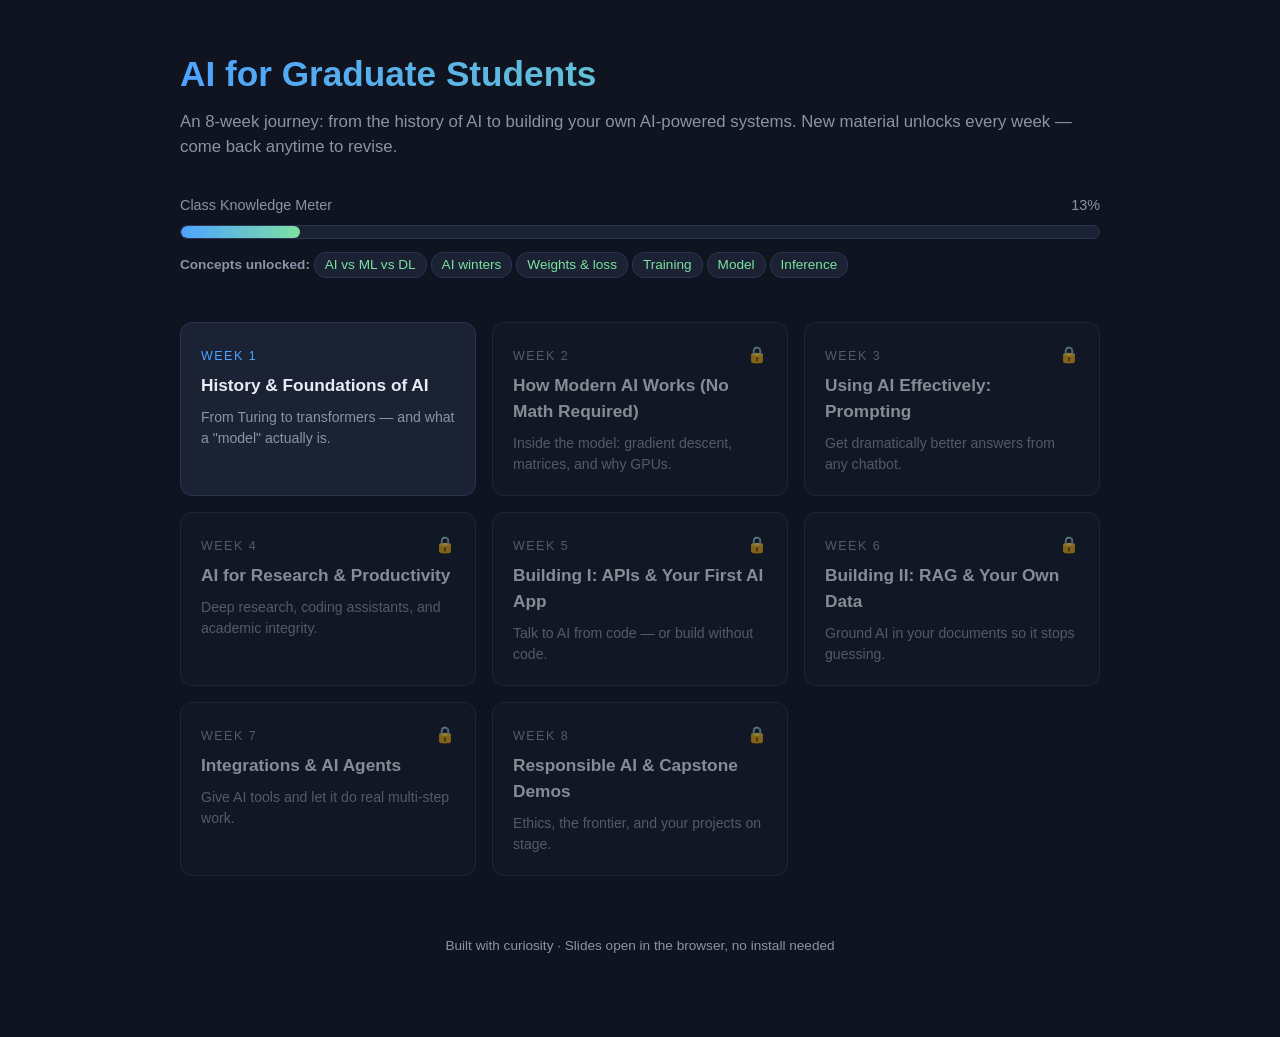
==== docs/index.html @ 7ec33c73 "Publish student edition of Week 1; keep authoring decks private" ====
<!DOCTYPE html>
<html lang="en">
<head>
<meta charset="utf-8">
<meta name="viewport" content="width=device-width, initial-scale=1">
<title>AI for Graduate Students — 8-Week Course</title>
<style>
  :root {
    --bg: #0f1420;
    --card: #1a2233;
    --card-locked: #141a28;
    --accent: #4da3ff;
    --accent2: #7ee0a3;
    --text: #e8edf5;
    --muted: #8a94a8;
    --border: #2a3450;
  }
  * { box-sizing: border-box; margin: 0; padding: 0; }
  body {
    background: var(--bg);
    color: var(--text);
    font-family: -apple-system, "Segoe UI", Roboto, Helvetica, Arial, sans-serif;
    line-height: 1.5;
  }
  .wrap { max-width: 960px; margin: 0 auto; padding: 48px 20px 80px; }
  header h1 {
    font-size: 2.2rem;
    background: linear-gradient(90deg, var(--accent), var(--accent2));
    -webkit-background-clip: text;
    background-clip: text;
    color: transparent;
  }
  header p.sub { color: var(--muted); margin-top: 8px; font-size: 1.05rem; }

  /* Knowledge meter */
  .meter-block { margin: 36px 0 44px; }
  .meter-label { display: flex; justify-content: space-between; font-size: .9rem; color: var(--muted); margin-bottom: 8px; }
  .meter { height: 14px; background: var(--card); border: 1px solid var(--border); border-radius: 7px; overflow: hidden; }
  .meter-fill {
    height: 100%; width: 0%;
    background: linear-gradient(90deg, var(--accent), var(--accent2));
    border-radius: 7px;
    transition: width 1.2s ease;
  }
  .concepts { margin-top: 10px; font-size: .85rem; color: var(--muted); }
  .concepts span { display: inline-block; background: var(--card); border: 1px solid var(--border); border-radius: 12px; padding: 2px 10px; margin: 3px 4px 0 0; color: var(--accent2); }

  /* Week cards */
  .grid { display: grid; grid-template-columns: repeat(auto-fill, minmax(280px, 1fr)); gap: 16px; }
  .card {
    display: block; text-decoration: none; color: inherit;
    background: var(--card); border: 1px solid var(--border);
    border-radius: 12px; padding: 20px; transition: transform .15s ease, border-color .15s ease;
  }
  a.card:hover { transform: translateY(-3px); border-color: var(--accent); }
  .card .wk { font-size: .78rem; letter-spacing: .12em; text-transform: uppercase; color: var(--accent); }
  .card h3 { margin: 6px 0 8px; font-size: 1.08rem; }
  .card p { font-size: .88rem; color: var(--muted); }
  .card.locked { background: var(--card-locked); opacity: .55; cursor: default; }
  .card.locked .wk { color: var(--muted); }
  .card.locked .lock { float: right; }

  footer { margin-top: 60px; color: var(--muted); font-size: .85rem; text-align: center; }
</style>
</head>
<body>
<div class="wrap">
  <header>
    <h1>AI for Graduate Students</h1>
    <p class="sub">An 8-week journey: from the history of AI to building your own AI-powered systems. New material unlocks every week — come back anytime to revise.</p>
  </header>

  <section class="meter-block">
    <div class="meter-label"><span>Class Knowledge Meter</span><span id="meter-pct">0%</span></div>
    <div class="meter"><div class="meter-fill" id="meter-fill"></div></div>
    <div class="concepts" id="concepts"><strong>Concepts unlocked:</strong> <em id="no-concepts">none yet — see you in Week 1!</em></div>
  </section>

  <section class="grid" id="weeks"></section>

  <footer>Built with curiosity · Slides open in the browser, no install needed</footer>
</div>

<script>
/* ====== EDIT THIS LINE ON EACH RELEASE DAY ====== */
const RELEASED_WEEKS = 1;
/* ================================================ */

const WEEKS = [
  { n: 1, title: "History & Foundations of AI",
    desc: "From Turing to transformers — and what a \"model\" actually is.",
    concepts: ["AI vs ML vs DL", "AI winters", "Weights & loss", "Training", "Model", "Inference"] },
  { n: 2, title: "How Modern AI Works (No Math Required)",
    desc: "Inside the model: gradient descent, matrices, and why GPUs.",
    concepts: ["Gradient descent", "Tokens", "Attention Q/K/V", "GPUs"] },
  { n: 3, title: "Using AI Effectively: Prompting",
    desc: "Get dramatically better answers from any chatbot.",
    concepts: ["Prompting", "Few-shot", "Chain-of-thought"] },
  { n: 4, title: "AI for Research & Productivity",
    desc: "Deep research, coding assistants, and academic integrity.",
    concepts: ["Deep research", "AI coding", "Verification"] },
  { n: 5, title: "Building I: APIs & Your First AI App",
    desc: "Talk to AI from code — or build without code.",
    concepts: ["APIs", "System prompts", "Structured output"] },
  { n: 6, title: "Building II: RAG & Your Own Data",
    desc: "Ground AI in your documents so it stops guessing.",
    concepts: ["RAG", "Vector search", "Grounding"] },
  { n: 7, title: "Integrations & AI Agents",
    desc: "Give AI tools and let it do real multi-step work.",
    concepts: ["Agents", "Tool use", "MCP"] },
  { n: 8, title: "Responsible AI & Capstone Demos",
    desc: "Ethics, the frontier, and your projects on stage.",
    concepts: ["AI safety", "Bias & fairness", "What's next"] },
];

const grid = document.getElementById("weeks");
WEEKS.forEach(w => {
  const released = w.n <= RELEASED_WEEKS;
  const el = document.createElement(released ? "a" : "div");
  el.className = "card" + (released ? "" : " locked");
  if (released) el.href = `weeks/week${w.n}/`;
  el.innerHTML = `<span class="wk">Week ${w.n}</span>${released ? "" : '<span class="lock">🔒</span>'}
    <h3>${w.title}</h3><p>${w.desc}</p>`;
  grid.appendChild(el);
});

/* knowledge meter */
const pct = Math.round((RELEASED_WEEKS / WEEKS.length) * 100);
document.getElementById("meter-pct").textContent = pct + "%";
requestAnimationFrame(() =>
  requestAnimationFrame(() => document.getElementById("meter-fill").style.width = pct + "%"));

if (RELEASED_WEEKS > 0) {
  const unlocked = WEEKS.slice(0, RELEASED_WEEKS).flatMap(w => w.concepts);
  const c = document.getElementById("concepts");
  c.innerHTML = "<strong>Concepts unlocked:</strong> " + unlocked.map(x => `<span>${x}</span>`).join("");
}
</script>
</body>
</html>
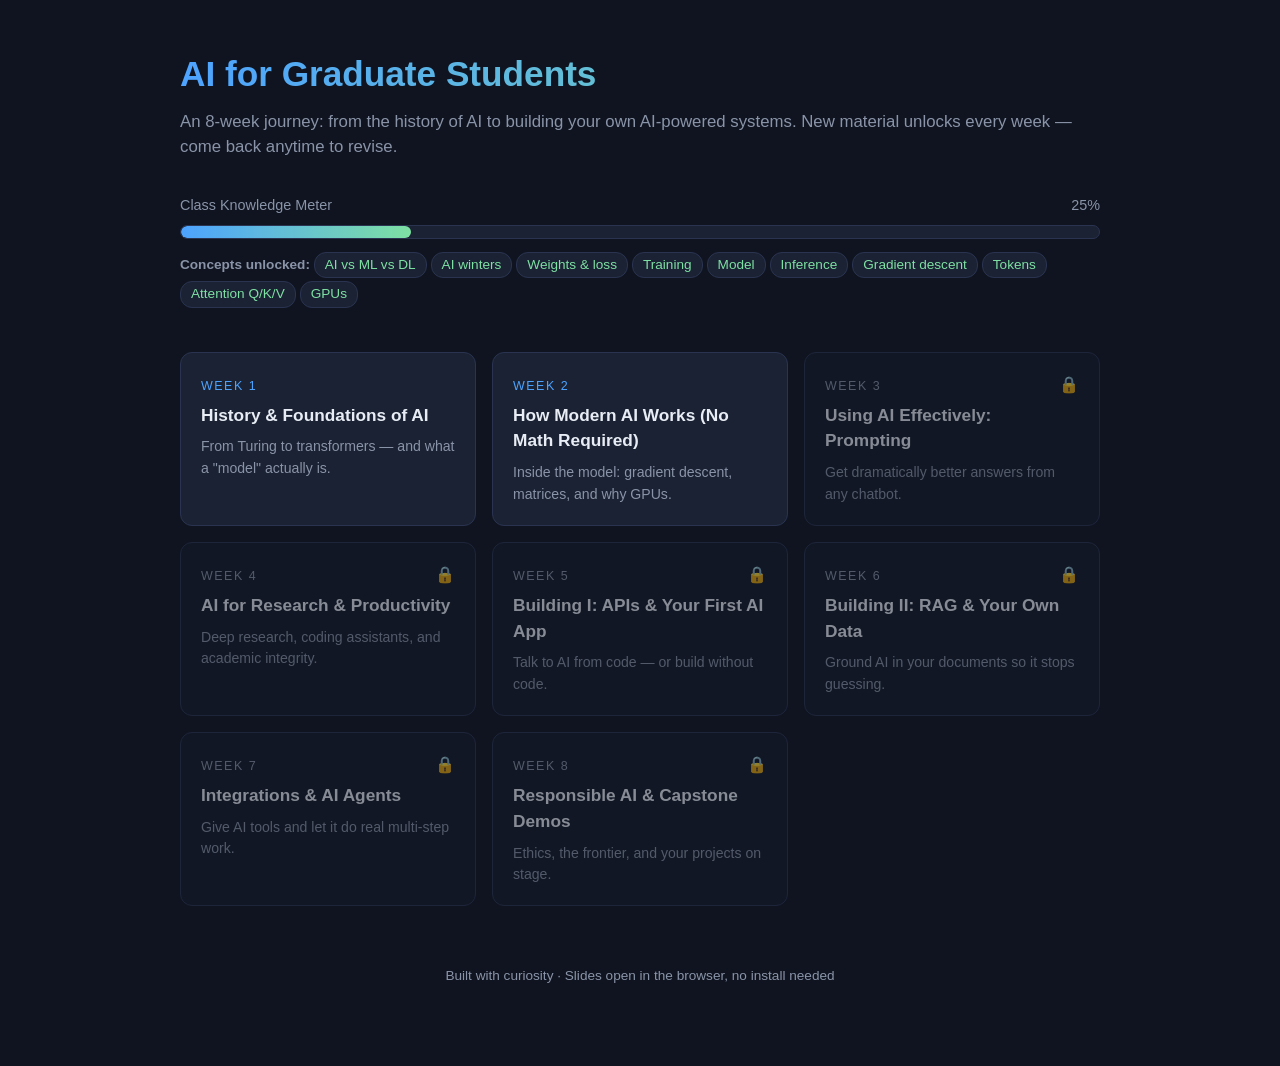
==== commit a70b1563: "Add word cloud; wire into Week 1 and Week 2 chat waterfalls" ====
--- a/docs/index.html
+++ b/docs/index.html
@@ -83,7 +83,7 @@
 
 <script>
 /* ====== EDIT THIS LINE ON EACH RELEASE DAY ====== */
-const RELEASED_WEEKS = 1;
+const RELEASED_WEEKS = 2;
 /* ================================================ */
 
 const WEEKS = [
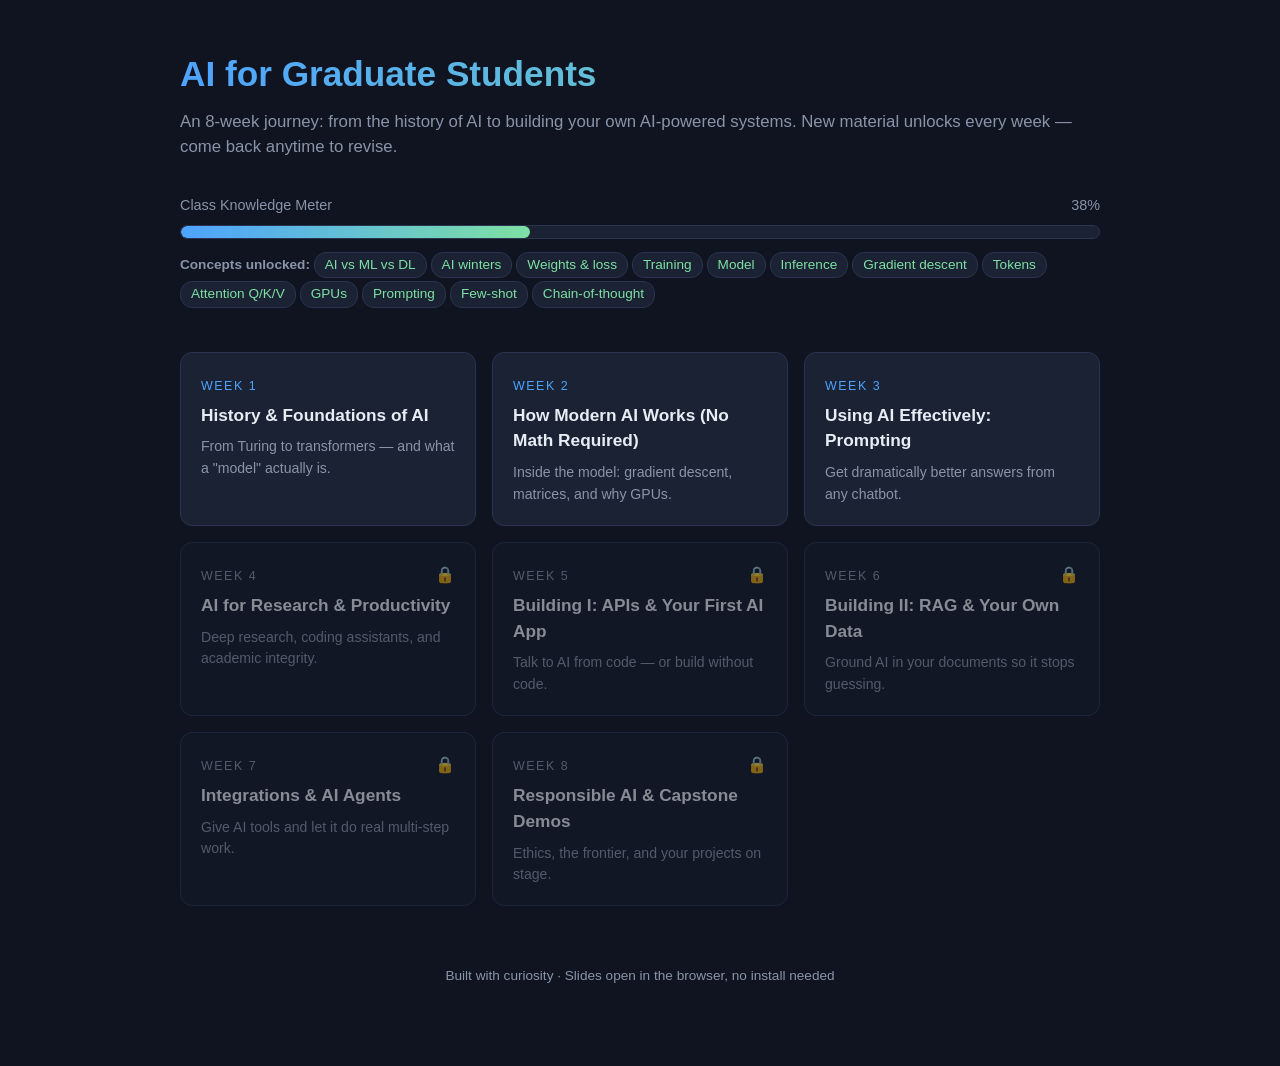
==== commit 5dbf2f4b: "Release Week 3: prompting, temperature, hallucination; word cloud; landing page" ====
--- a/docs/index.html
+++ b/docs/index.html
@@ -83,7 +83,7 @@
 
 <script>
 /* ====== EDIT THIS LINE ON EACH RELEASE DAY ====== */
-const RELEASED_WEEKS = 2;
+const RELEASED_WEEKS = 3;
 /* ================================================ */
 
 const WEEKS = [
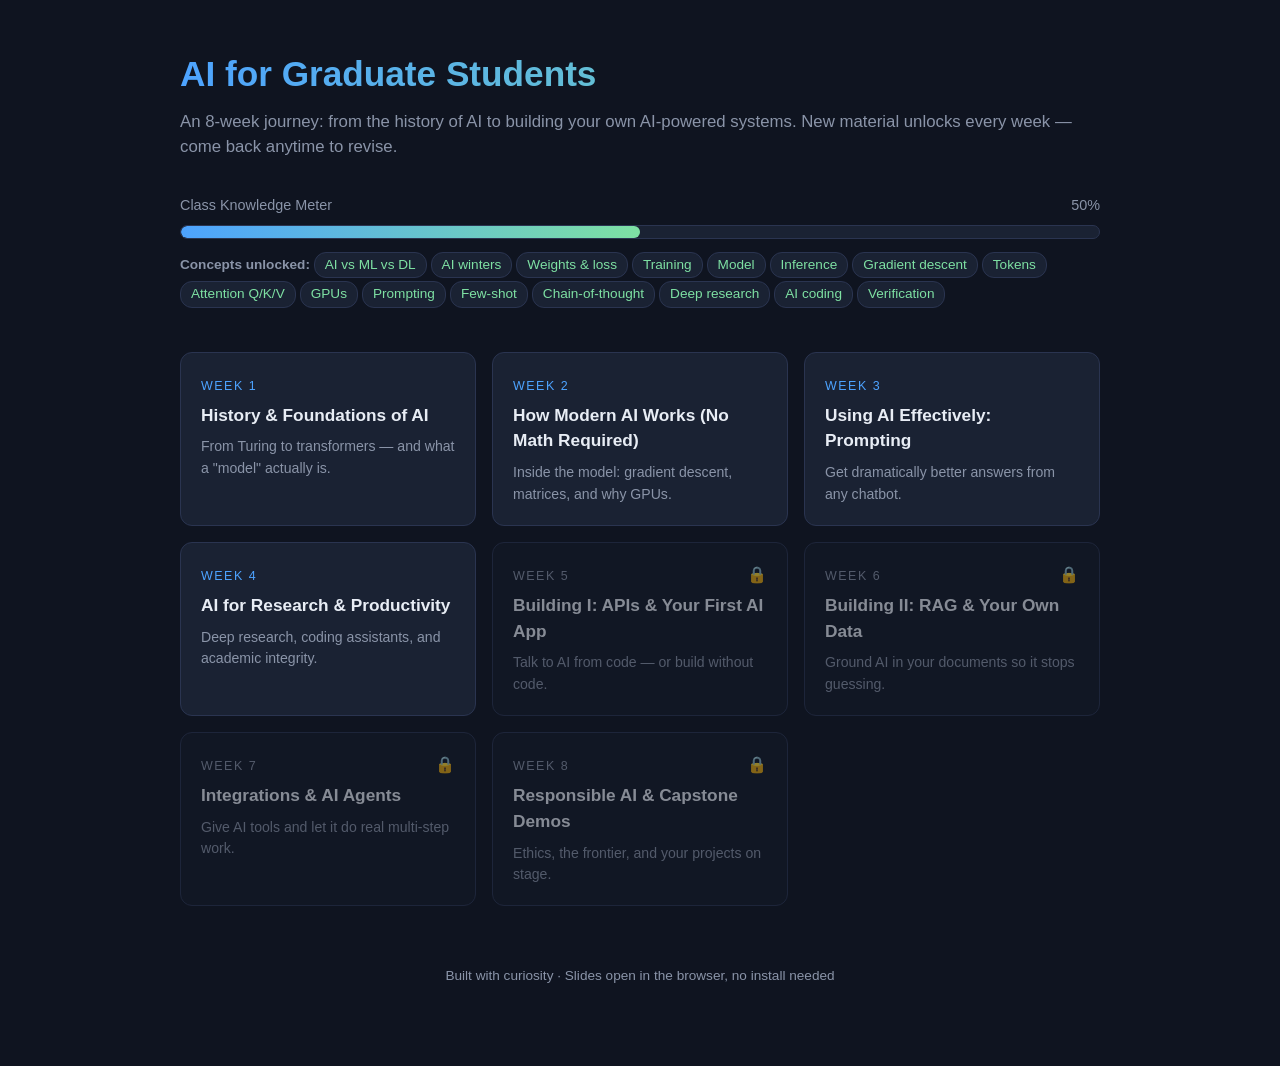
==== commit 7980d40d: "Release Week 4: research & study, skills, capstone launch; restore Week 3" ====
--- a/docs/index.html
+++ b/docs/index.html
@@ -83,7 +83,7 @@
 
 <script>
 /* ====== EDIT THIS LINE ON EACH RELEASE DAY ====== */
-const RELEASED_WEEKS = 3;
+const RELEASED_WEEKS = 4;
 /* ================================================ */
 
 const WEEKS = [
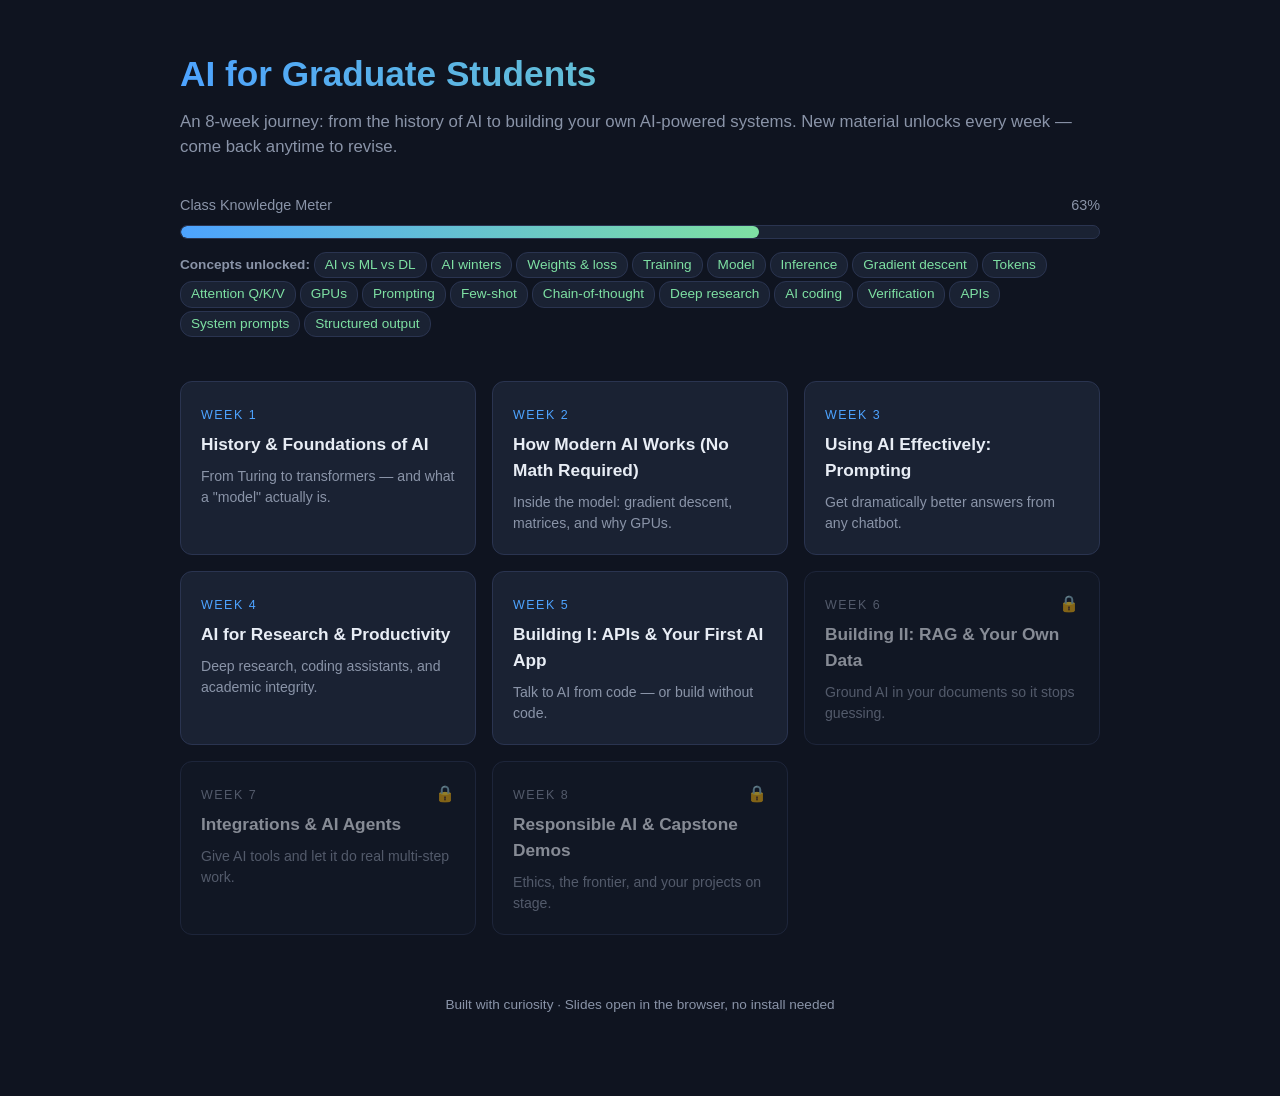
==== commit 750e3274: "Release Week 5: hands-on build, Colab notebook" ====
--- a/docs/index.html
+++ b/docs/index.html
@@ -83,7 +83,7 @@
 
 <script>
 /* ====== EDIT THIS LINE ON EACH RELEASE DAY ====== */
-const RELEASED_WEEKS = 4;
+const RELEASED_WEEKS = 5;
 /* ================================================ */
 
 const WEEKS = [
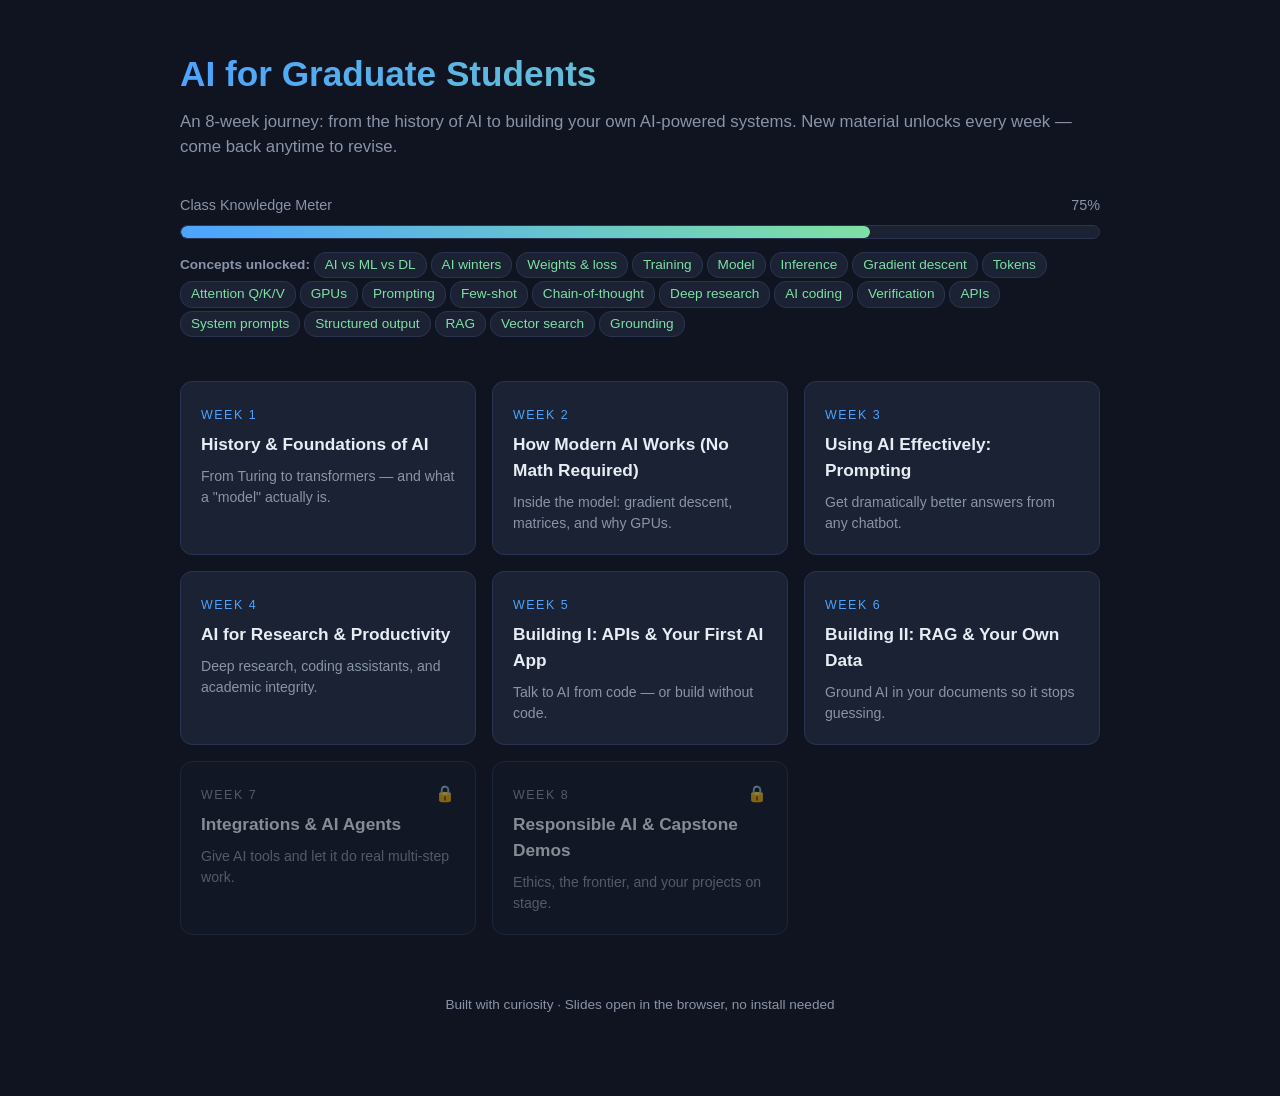
==== commit 10659d6c: "Release Week 6: RAG and your own data" ====
--- a/docs/index.html
+++ b/docs/index.html
@@ -83,7 +83,7 @@
 
 <script>
 /* ====== EDIT THIS LINE ON EACH RELEASE DAY ====== */
-const RELEASED_WEEKS = 5;
+const RELEASED_WEEKS = 6;
 /* ================================================ */
 
 const WEEKS = [
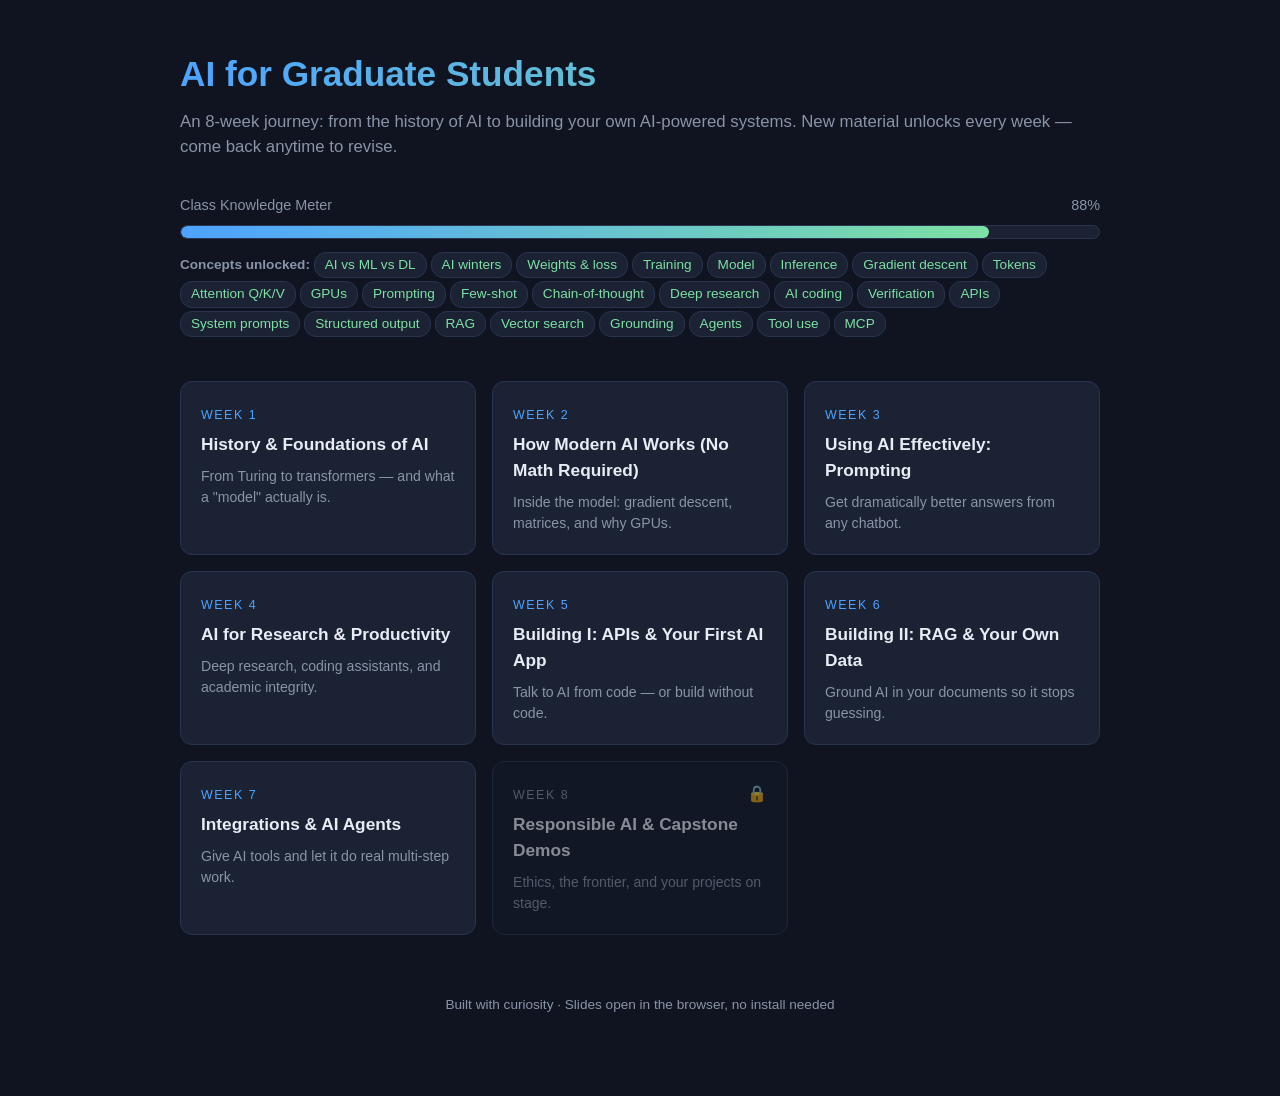
==== commit e174a457: "Release Week 7: agents, MCP, n8n" ====
--- a/docs/index.html
+++ b/docs/index.html
@@ -83,7 +83,7 @@
 
 <script>
 /* ====== EDIT THIS LINE ON EACH RELEASE DAY ====== */
-const RELEASED_WEEKS = 6;
+const RELEASED_WEEKS = 7;
 /* ================================================ */
 
 const WEEKS = [
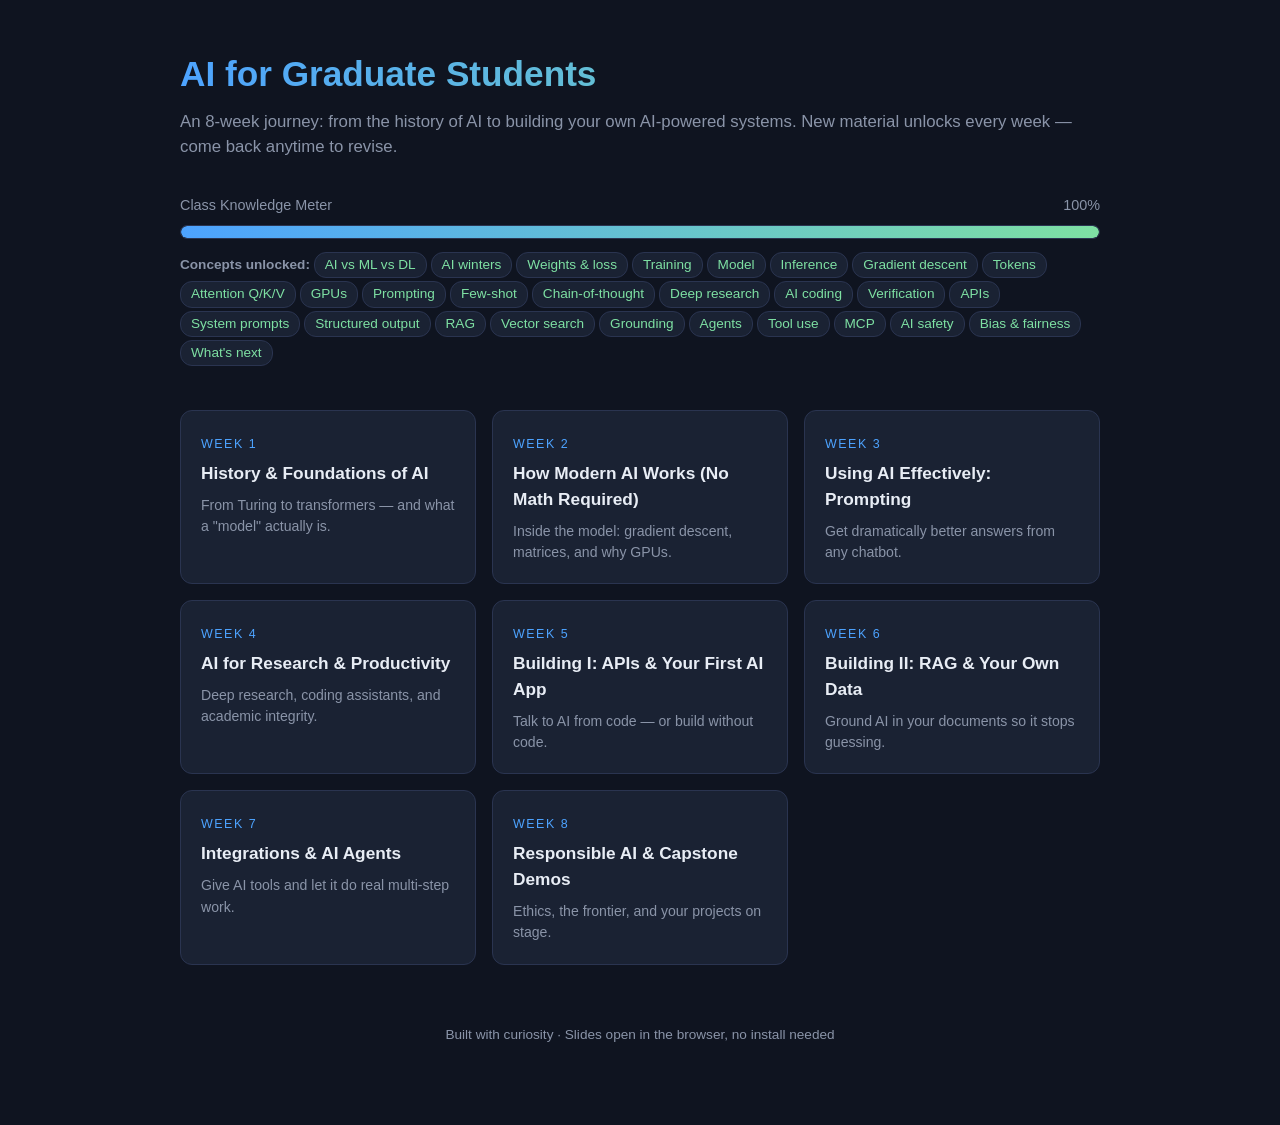
==== commit 395a8895: "Release Week 8: responsible AI, agents, demo day part 1" ====
--- a/docs/index.html
+++ b/docs/index.html
@@ -83,7 +83,7 @@
 
 <script>
 /* ====== EDIT THIS LINE ON EACH RELEASE DAY ====== */
-const RELEASED_WEEKS = 7;
+const RELEASED_WEEKS = 8;
 /* ================================================ */
 
 const WEEKS = [
